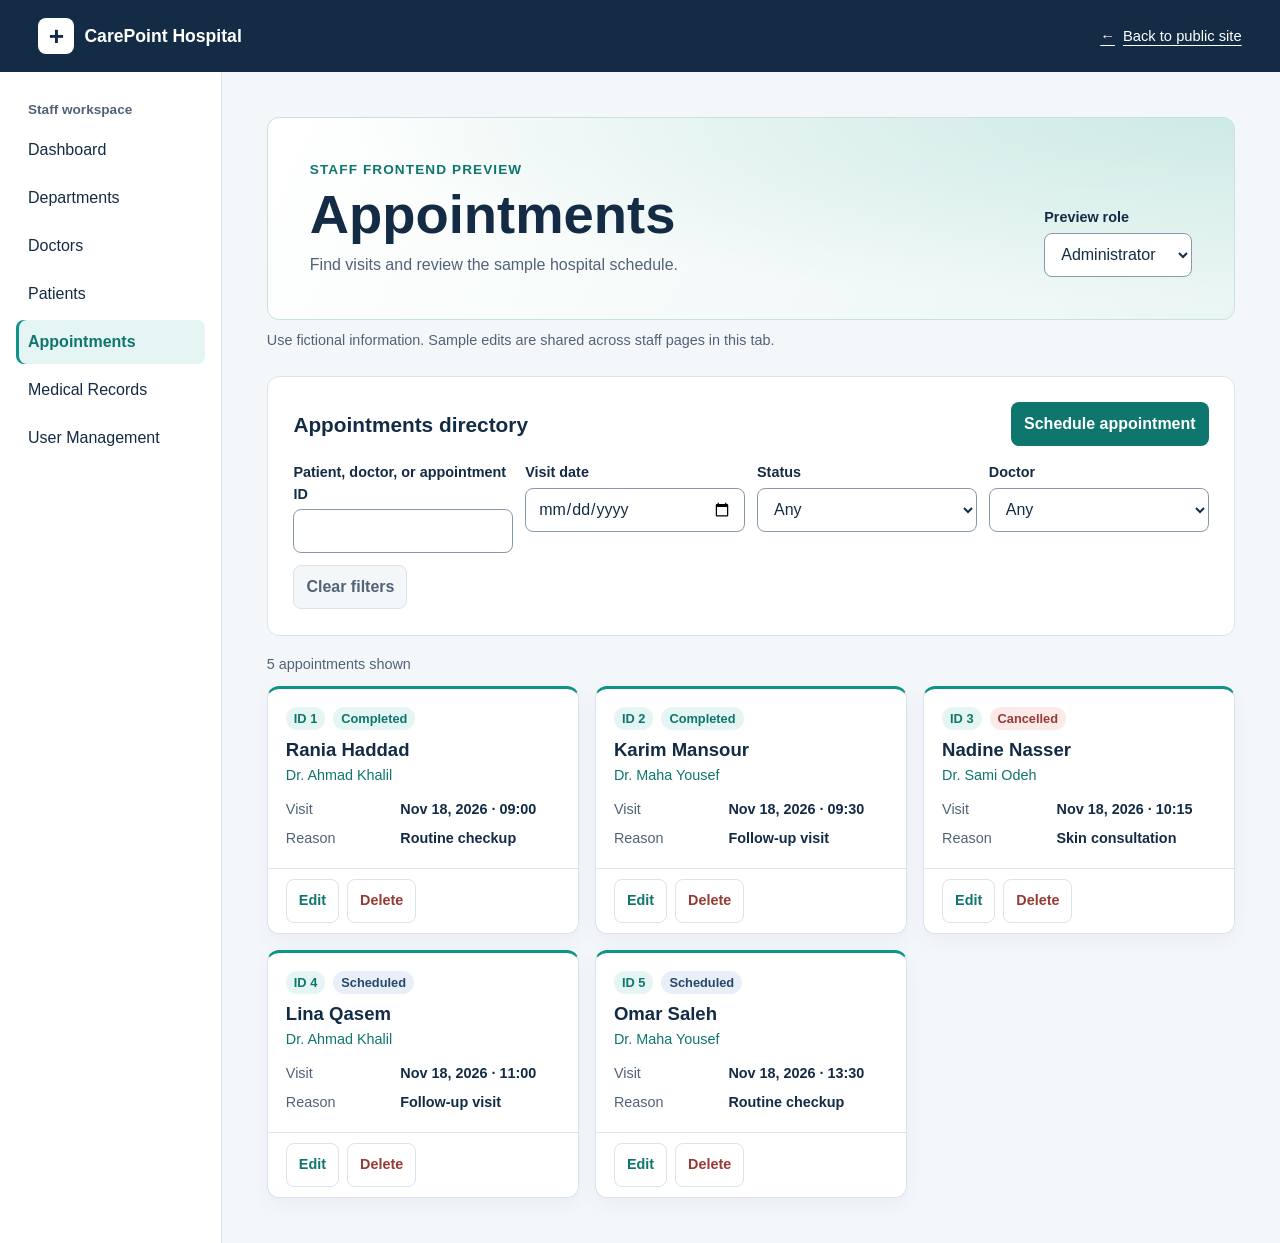
==== frontend/appointments.html @ 51c15f3e "Initial CarePoint Hospital project snapshot" ====
<!DOCTYPE html>
<html lang="en">
<head>
    <meta charset="UTF-8">
    <meta name="viewport" content="width=device-width, initial-scale=1.0">
    <title>Appointments | CarePoint Hospital</title>
    <link rel="stylesheet" href="assets/css/style.css">
    <link rel="stylesheet" href="assets/css/staff.css">
    <link rel="stylesheet" href="assets/css/staff-modules.css">
    <script src="assets/js/staff.js" defer></script>
    <script src="assets/js/staff-data.js" defer></script>
    <script src="assets/js/staff-module-config.js" defer></script>
    <script src="assets/js/staff-modules.js" defer></script>
</head>
<body class="staff-page" data-module="appointments">
    <a class="skip-link" href="#main-content">Skip to main content</a>
    <header class="site-header">
        <div class="staff-shell staff-header">
            <a class="brand" href="index.html"><span class="brand-mark" aria-hidden="true">+</span> CarePoint Hospital</a>
            <a class="staff-public-link" href="index.html"><span aria-hidden="true">←</span> Back to public site</a>
        </div>
    </header>
    <div class="staff-shell staff-layout">
        <aside class="staff-sidebar">
            <button class="staff-menu-toggle" id="staff-menu-toggle" type="button" aria-expanded="false"
                    aria-controls="staff-nav" hidden>Staff menu</button>
            <nav class="staff-nav" id="staff-nav" aria-label="Staff preview">
                <p class="staff-nav-title">Staff workspace</p>
                <a href="dashboard.html">Dashboard</a>
            </nav>
        </aside>
        <main class="staff-main" id="main-content" tabindex="-1">
            <div class="module-intro">
                <div>
                    <p class="eyebrow">Staff frontend preview</p>
                    <h1>Appointments</h1>
                    <p>Find visits and review the sample hospital schedule.</p>
                </div>
                <div class="staff-field" id="module-role-field" hidden>
                    <label for="module-role">Preview role</label>
                    <select id="module-role" aria-describedby="module-preview-note">
                        <option value="administrator">Administrator</option>
                        <option value="receptionist">Receptionist</option>
                        <option value="doctor">Doctor</option>
                    </select>
                </div>
            </div>
            <p class="module-note" id="module-preview-note">Use fictional information. Sample edits are shared across staff pages in this tab.</p>
            <noscript><p class="module-note">Enable JavaScript to use this staff preview.</p></noscript>
            <section class="staff-card module-unavailable" id="module-unavailable" hidden>
                <h2>This page is unavailable for the selected role</h2>
                <p>Choose another preview role or return to the dashboard.</p>
            </section>
            <section id="module-directory" aria-labelledby="module-directory-title" hidden>
                <div class="staff-card module-toolbar">
                    <div class="module-toolbar-heading">
                        <h2 id="module-directory-title">Appointments directory</h2>
                        <button type="button" class="button module-button" id="module-add">Add</button>
                    </div>
                    <div class="module-filters" id="module-filters"></div>
                    <button type="button" class="module-button module-secondary" id="module-clear">Clear filters</button>
                </div>
                <p class="module-feedback" id="module-feedback" role="status" aria-atomic="true"></p>
                <p class="module-results" id="module-results" role="status" aria-atomic="true"></p>
                <ul class="module-grid" id="module-list" role="list" aria-label="Appointments"></ul>
            </section>
        </main>
    </div>
    <dialog class="module-dialog" id="module-editor" aria-labelledby="module-editor-title">
        <form id="module-form" method="dialog">
            <h2 id="module-editor-title"></h2>
            <div class="module-fields" id="module-fields"></div>
            <p class="module-error" id="module-error" role="alert"></p>
            <div class="module-actions">
                <button type="button" class="module-button module-secondary" id="module-cancel-edit">Cancel</button>
                <button type="submit" class="button module-button">Save</button>
            </div>
        </form>
    </dialog>
    <dialog class="module-dialog" id="module-confirmation" aria-labelledby="module-confirmation-title"
            aria-describedby="module-confirmation-description">
        <h2 id="module-confirmation-title"></h2>
        <p id="module-confirmation-description"></p>
        <div class="module-actions">
            <button type="button" class="module-button module-secondary" id="module-cancel-confirmation" autofocus>Cancel</button>
            <button type="button" class="module-button module-danger" id="module-confirm-action"></button>
        </div>
    </dialog>
</body>
</html>
---- frontend/assets/css/style.css ----
/* Shared project styles */
:root {
    --navy: #142b45;
    --teal: #0d9488;
    --teal-dark: #0f766e;
    --teal-light: #e5f5f3;
    --background: #f4f7fa;
    --white: #ffffff;
    --muted: #526277;
    --border: #dce3eb;
    --card-radius: 12px;
    --control-radius: 8px;
}

*,
*::before,
*::after {
    box-sizing: border-box;
}

body {
    margin: 0;
    background: var(--background);
    color: var(--navy);
    font-family: Arial, sans-serif;
    line-height: 1.5;
}

h1,
h2,
h3,
p {
    margin: 0;
}

a {
    color: inherit;
}

a:focus-visible,
button:focus-visible,
input:focus-visible,
select:focus-visible {
    outline: 3px solid var(--teal-dark);
    outline-offset: 4px;
}

.container {
    width: min(1120px, calc(100% - 40px));
    margin-inline: auto;
}

.skip-link {
    position: absolute;
    top: 12px;
    left: 12px;
    z-index: 1;
    padding: 10px 16px;
    background: var(--white);
    transform: translateY(-150%);
}

.skip-link:focus {
    transform: translateY(0);
}

.button {
    display: inline-block;
    padding: 12px 20px;
    border-radius: var(--control-radius);
    background: var(--teal-dark);
    color: var(--white);
    font-weight: bold;
    text-decoration: none;
}

.button:hover {
    background: var(--navy);
}

/* Public header */
.site-header {
    background: var(--navy);
    color: var(--white);
}

.header-inner,
.footer-inner {
    display: flex;
    align-items: center;
    justify-content: space-between;
    flex-wrap: wrap;
    gap: 16px;
    padding-block: 16px;
}

.brand {
    display: inline-flex;
    align-items: center;
    gap: 10px;
    font-size: 1.1rem;
    font-weight: bold;
    text-decoration: none;
}

.brand-mark {
    display: grid;
    width: 36px;
    height: 36px;
    place-items: center;
    border-radius: var(--control-radius);
    background: var(--white);
    color: var(--navy);
    font-size: 1.65rem;
    line-height: 1;
}

.site-nav {
    display: flex;
    align-items: center;
    flex-wrap: wrap;
    gap: 18px;
}

.site-nav a {
    text-decoration: none;
}

.site-nav a:hover {
    text-decoration: underline;
}

.site-header a:focus-visible {
    outline-color: var(--white);
}

/* Homepage introduction */
.hero {
    padding-block: clamp(48px, 8vw, 100px);
    border-bottom: 1px solid var(--border);
    background: linear-gradient(120deg, var(--white), var(--teal-light));
}

.eyebrow {
    color: var(--teal-dark);
    font-size: 0.85rem;
    font-weight: bold;
    letter-spacing: 0.08em;
    text-transform: uppercase;
}

.hero h1 {
    max-width: 650px;
    margin-top: 10px;
    font-size: clamp(2.25rem, 5vw, 4rem);
    line-height: 1.12;
}

.hero-description {
    max-width: 480px;
    margin: 16px 0 24px;
    color: var(--muted);
}

/* Doctors directory */
.directory {
    padding-block: 36px 56px;
}

.directory h2 {
    font-size: 1.75rem;
}

.doctor-grid {
    display: grid;
    grid-template-columns: repeat(3, minmax(0, 1fr));
    gap: 18px;
    margin: 20px 0 0;
    padding: 0;
    list-style: none;
}

.doctor-card {
    padding: 22px;
    border: 1px solid var(--border);
    border-radius: var(--card-radius);
    background: var(--white);
}

.doctor-avatar {
    display: grid;
    width: 46px;
    height: 46px;
    margin-bottom: 14px;
    place-items: center;
    border: 1px solid var(--teal);
    border-radius: 50%;
    background: var(--teal-light);
    color: var(--teal-dark);
    font-weight: bold;
}

.doctor-specialty {
    margin-top: 4px;
    color: var(--teal-dark);
    font-weight: bold;
}

.doctor-location {
    margin-top: 6px;
    color: var(--muted);
    font-size: 0.9rem;
}

.site-footer {
    border-top: 1px solid var(--border);
    background: var(--white);
    color: var(--muted);
    font-size: 0.9rem;
}

@media (max-width: 760px) {
    .doctor-grid {
        grid-template-columns: repeat(2, minmax(0, 1fr));
    }
}

@media (max-width: 520px) {
    .container {
        width: calc(100% - 32px);
    }

    .doctor-grid {
        grid-template-columns: 1fr;
    }
}
---- frontend/assets/css/staff.css ----
/* Shared shell and controls for staff pages. */
.staff-shell {
    max-width: 1440px;
    margin-inline: auto;
}

.staff-header {
    display: flex;
    min-height: 72px;
    align-items: center;
    justify-content: space-between;
    flex-wrap: wrap;
    gap: 8px 24px;
    padding: 12px clamp(16px, 3vw, 40px);
}

.staff-public-link {
    display: inline-flex;
    min-height: 44px;
    align-items: center;
    gap: 8px;
    font-size: 0.92rem;
    text-underline-offset: 4px;
}

.staff-public-link:hover {
    color: #b5eee7;
}

.staff-layout {
    display: grid;
    min-height: calc(100vh - 72px);
    grid-template-columns: 222px minmax(0, 1fr);
}

.staff-sidebar {
    padding: 28px 16px;
    border-inline-end: 1px solid var(--border);
    background: var(--white);
}

.staff-nav-title {
    margin: 0 12px 8px;
    color: var(--muted);
    font-size: 0.85rem;
    font-weight: bold;
}

.staff-nav a:not([hidden]) {
    display: flex;
    min-height: 44px;
    align-items: center;
    padding: 8px 12px;
    border-radius: var(--control-radius);
    text-decoration: none;
}

.staff-nav a + a {
    margin-top: 4px;
}

.staff-nav a:hover,
.staff-nav a:active,
.staff-menu-toggle:hover,
.staff-menu-toggle:active {
    background: var(--teal-light);
    color: var(--teal-dark);
}

.staff-nav a[aria-current="page"] {
    background: var(--teal-light);
    color: var(--teal-dark);
    box-shadow: inset 3px 0 var(--teal);
    font-weight: bold;
}

.staff-menu-toggle,
.staff-field select {
    min-height: 44px;
    padding: 8px 12px;
    border: 1px solid #8999aa;
    border-radius: var(--control-radius);
    background: var(--white);
    color: var(--navy);
    font: inherit;
}

.staff-menu-toggle {
    cursor: pointer;
    font-weight: bold;
}

.staff-main {
    min-width: 0;
    padding: clamp(20px, 3.5vw, 48px) clamp(16px, 3.5vw, 48px);
}

.staff-card {
    min-width: 0;
    padding: clamp(16px, 2vw, 26px);
    border: 1px solid var(--border);
    border-radius: var(--card-radius);
    background: var(--white);
}

.staff-field label {
    display: block;
    margin-bottom: 4px;
    font-size: 0.9rem;
    font-weight: bold;
}

.staff-field select {
    width: 100%;
    cursor: pointer;
}

.staff-field select:hover {
    border-color: var(--teal-dark);
}

.staff-main:focus-visible,
.staff-card:focus-visible {
    outline: 3px solid var(--teal-dark);
    outline-offset: -3px;
}

@media (max-width: 760px) {
    .staff-layout {
        display: block;
    }

    .staff-sidebar {
        padding: 12px 16px;
        border: 0;
        border-bottom: 1px solid var(--border);
    }

    .staff-menu-toggle:not([hidden]) + .staff-nav:not([hidden]) {
        margin-top: 12px;
    }
}
---- frontend/assets/css/staff-modules.css ----
.module-intro {
    display: flex;
    flex-wrap: wrap;
    align-items: end;
    justify-content: space-between;
    gap: 20px;
    padding: clamp(20px, 4vw, 42px);
    border: 1px solid #c8e2dd;
    border-radius: var(--card-radius);
    background: radial-gradient(ellipse at top right, #ceeae5, transparent 65%),
        linear-gradient(115deg, var(--white), #eaf6f4);
}

.module-intro h1 {
    margin: 6px 0 8px;
    font-size: clamp(2rem, 5vw, 3.4rem);
    line-height: 1.08;
}

.module-intro h1 + p,
.module-note,
.module-results,
.module-details dt,
.module-unavailable p {
    color: var(--muted);
}

.module-intro select {
    min-width: 148px;
}

.module-note {
    margin: 10px 0 24px;
    font-size: 0.9rem;
}

.module-toolbar-heading,
.module-actions,
.module-card-actions,
.module-card-meta {
    display: flex;
    flex-wrap: wrap;
    align-items: center;
    gap: 8px;
}

.module-toolbar-heading {
    justify-content: space-between;
}

.module-toolbar h2,
.module-unavailable h2 {
    font-size: 1.3rem;
}

.module-filters,
.module-fields {
    display: grid;
    grid-template-columns: repeat(auto-fit, minmax(min(100%, 180px), 1fr));
    gap: 12px;
    margin-top: 16px;
}

.module-toolbar > button {
    margin-top: 12px;
}

.module-filters .staff-field,
.module-fields .staff-field {
    min-width: 0;
}

.module-filters input,
.module-dialog input,
.module-dialog textarea {
    display: block;
    width: 100%;
    min-width: 0;
    min-height: 44px;
    padding: 8px 12px;
    border: 1px solid #8999aa;
    border-radius: var(--control-radius);
    background: var(--white);
    color: var(--navy);
    font: inherit;
}

.module-dialog textarea {
    resize: vertical;
}

.module-dialog textarea:focus-visible,
.module-card h3:focus-visible {
    outline: 3px solid var(--teal-dark);
    outline-offset: 4px;
}

.module-button {
    min-height: 44px;
    padding: 8px 12px;
    border: 1px solid transparent;
    border-radius: var(--control-radius);
    font: inherit;
    font-weight: bold;
    cursor: pointer;
}

.module-button[hidden] { display: none; }

.module-secondary {
    border-color: var(--border);
    background: var(--white);
    color: var(--teal-dark);
}

.module-secondary:enabled:hover {
    border-color: var(--teal-dark);
    background: var(--teal-light);
}

.module-button:enabled:active { box-shadow: inset 0 0 0 2px currentColor; }
.module-button:disabled { color: var(--muted); background: var(--background); cursor: default; }

.module-feedback:not(:empty) {
    margin-top: 16px;
    padding: 10px 14px;
    border-inline-start: 3px solid var(--teal);
    background: var(--teal-light);
    overflow-wrap: anywhere;
}

.module-results { margin: 18px 0 10px; font-size: 0.9rem; }

.module-results[data-empty="true"] {
    padding: 20px;
    border: 1px dashed #a7bdc1;
    border-radius: var(--card-radius);
    background: var(--white);
    text-align: center;
}

.module-grid {
    display: grid;
    grid-template-columns: repeat(auto-fit, minmax(min(100%, 295px), 1fr));
    gap: 16px;
    margin: 0;
    padding: 0;
    list-style: none;
}

.module-card {
    display: flex;
    flex-direction: column;
    padding: 0;
    border-top: 3px solid var(--teal);
    box-shadow: 0 6px 18px rgb(20 43 69 / 5%);
}

.module-card-main { flex: 1; padding: 18px; }
.module-card-main h3 { margin-top: 8px; font-size: 1.16rem; line-height: 1.25; }
.module-card-main h3, .module-subtitle, .module-details dd, .module-dialog p { overflow-wrap: anywhere; }
.module-subtitle { margin-top: 4px; color: var(--teal-dark); font-size: 0.9rem; }

.module-tag,
.module-status-tag {
    padding: 2px 8px;
    border-radius: 999px;
    background: var(--teal-light);
    color: var(--teal-dark);
    font-size: 0.8rem;
    font-weight: bold;
}

.module-status-tag[data-status="Cancelled"],
.module-status-tag[data-status="Inactive"] { background: #fbeae8; color: #963a36; }
.module-status-tag[data-status="Scheduled"] { background: #e8eff8; color: #294769; }

.module-details { display: grid; gap: 8px; margin: 12px 0 0; font-size: 0.9rem; }
.module-details > div { display: grid; grid-template-columns: minmax(75px, 0.8fr) minmax(0, 1.2fr); gap: 8px; }
.module-details dd { margin: 0; font-weight: bold; white-space: pre-wrap; }
.module-card-actions { padding: 10px 18px; border-top: 1px solid var(--border); font-size: 0.9rem; }
.module-delete, .module-error { color: #963a36; }
.module-delete:enabled:hover { border-color: #963a36; background: #fbeae8; }

.module-dialog {
    width: min(530px, calc(100% - 32px));
    max-height: calc(100% - 32px);
    padding: clamp(18px, 4vw, 28px);
    border: 1px solid var(--border);
    border-radius: var(--card-radius);
    background: var(--white);
    color: var(--navy);
}

.module-dialog::backdrop { background: rgb(20 43 69 / 56%); }
.module-actions { justify-content: end; margin-top: 16px; }
.module-dialog > p, .module-error:not(:empty), .module-unavailable p { margin-top: 8px; }
.module-danger { background: #963a36; color: var(--white); }
.module-danger:hover { background: #762b28; }

@media (prefers-reduced-motion: no-preference) {
    .module-button { transition: background-color 140ms ease, border-color 140ms ease; }
}
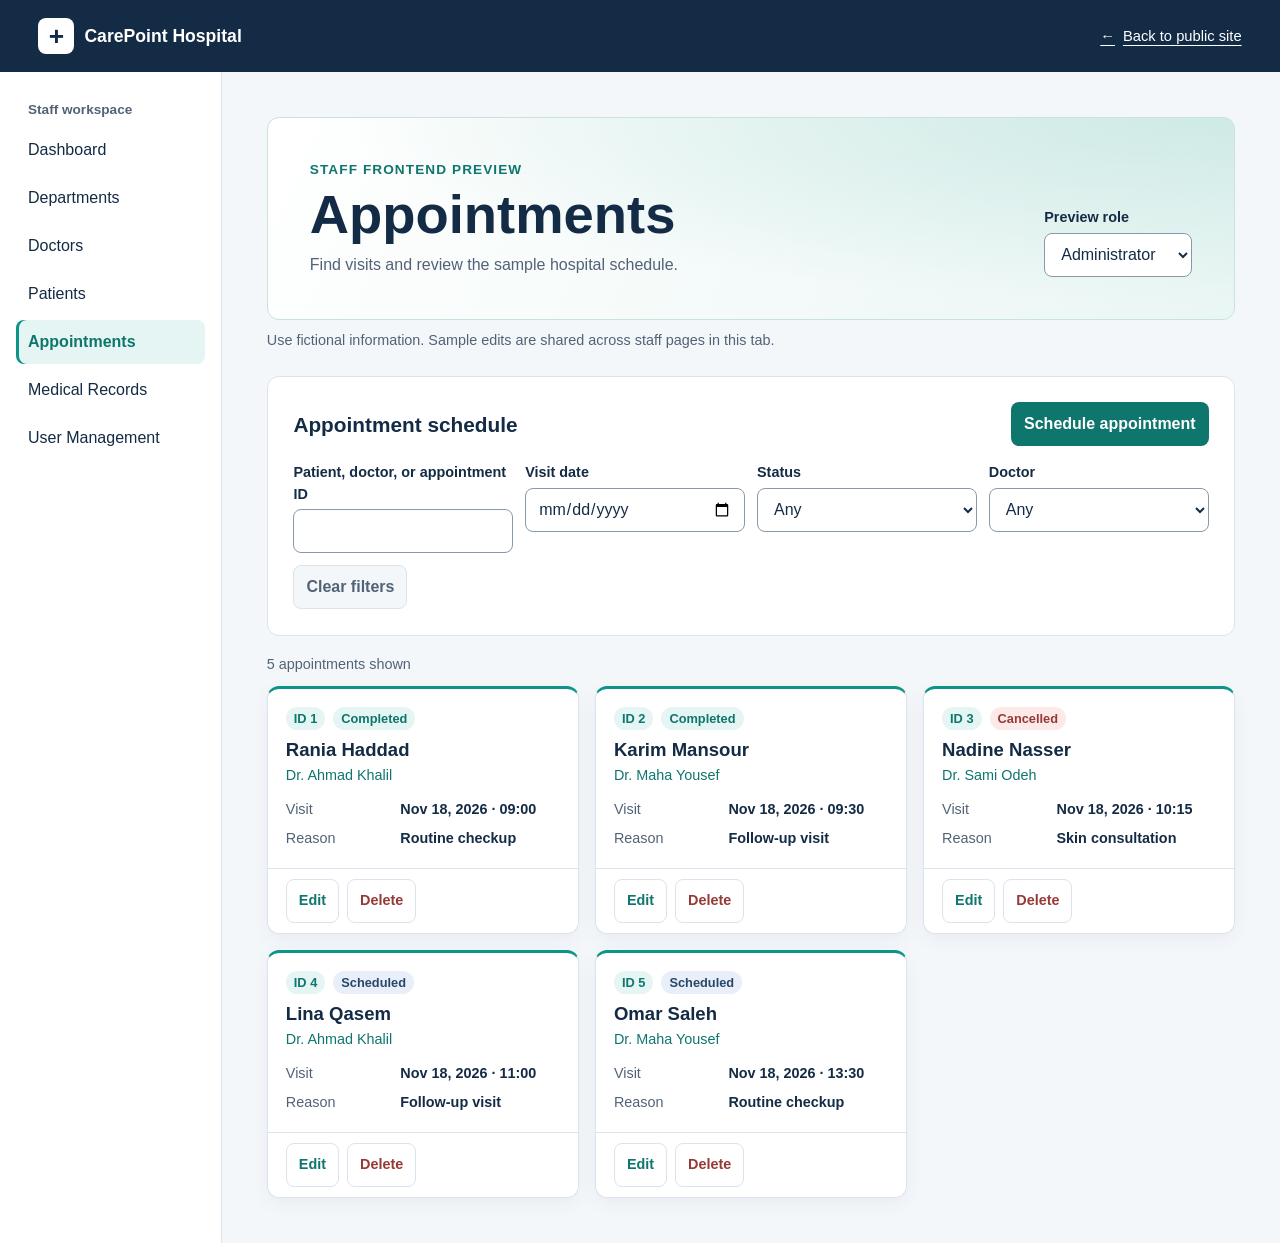
==== commit ca6ac404: "Connect CarePoint frontend to the hospital database" ====
--- a/frontend/appointments.html
+++ b/frontend/appointments.html
@@ -7,6 +7,7 @@
     <link rel="stylesheet" href="assets/css/style.css">
     <link rel="stylesheet" href="assets/css/staff.css">
     <link rel="stylesheet" href="assets/css/staff-modules.css">
+    <!-- Staff session -->
     <script src="assets/js/staff.js" defer></script>
     <script src="assets/js/staff-data.js" defer></script>
     <script src="assets/js/staff-module-config.js" defer></script>
@@ -54,7 +55,7 @@
             <section id="module-directory" aria-labelledby="module-directory-title" hidden>
                 <div class="staff-card module-toolbar">
                     <div class="module-toolbar-heading">
-                        <h2 id="module-directory-title">Appointments directory</h2>
+                        <h2 id="module-directory-title">Appointment schedule</h2>
                         <button type="button" class="button module-button" id="module-add">Add</button>
                     </div>
                     <div class="module-filters" id="module-filters"></div>
--- a/frontend/assets/css/staff.css
+++ b/frontend/assets/css/staff.css
@@ -75,6 +75,7 @@
 }
 
 .staff-menu-toggle,
+.staff-field input[type="date"],
 .staff-field select {
     min-height: 44px;
     padding: 8px 12px;
@@ -125,6 +126,54 @@
     outline-offset: -3px;
 }
 
+@media (hover: hover) and (pointer: fine) {
+    .staff-main:not(.dashboard) .staff-card:hover {
+        border-inline-color: #9bc9c3;
+        border-block-end-color: #9bc9c3;
+        box-shadow: 0 8px 24px rgb(20 43 69 / 9%);
+    }
+}
+
+@media (hover: hover) and (pointer: fine) and (prefers-reduced-motion: no-preference) {
+    .staff-nav a,
+    .staff-sidebar > button,
+    .staff-main:not(.dashboard) .staff-card,
+    .staff-page :is(.staff-main:not(.dashboard), dialog) :is(button, input, select, textarea):enabled {
+        transition: transform 180ms ease, box-shadow 180ms ease,
+            border-color 180ms ease, background-color 180ms ease;
+    }
+
+    .staff-nav a:hover {
+        transform: translateX(4px);
+    }
+
+    .staff-main:not(.dashboard) .staff-card:hover {
+        transform: translateY(-3px);
+    }
+
+    .staff-sidebar > button:hover,
+    .staff-page :is(.staff-main:not(.dashboard), dialog) :is(button, input, select, textarea):enabled:hover {
+        transform: translateY(-2px);
+    }
+
+    .staff-nav a:active {
+        transform: translateX(2px);
+    }
+
+    .staff-sidebar > button:active,
+    .staff-page :is(.staff-main:not(.dashboard), dialog) :is(button, input, select, textarea):enabled:active {
+        transform: translateY(0);
+    }
+
+    :is(.department-details, .module-details) > div > * {
+        transition: transform 180ms ease;
+    }
+
+    :is(.department-details, .module-details) > div:hover > * {
+        transform: translateX(3px);
+    }
+}
+
 @media (max-width: 760px) {
     .staff-layout {
         display: block;
